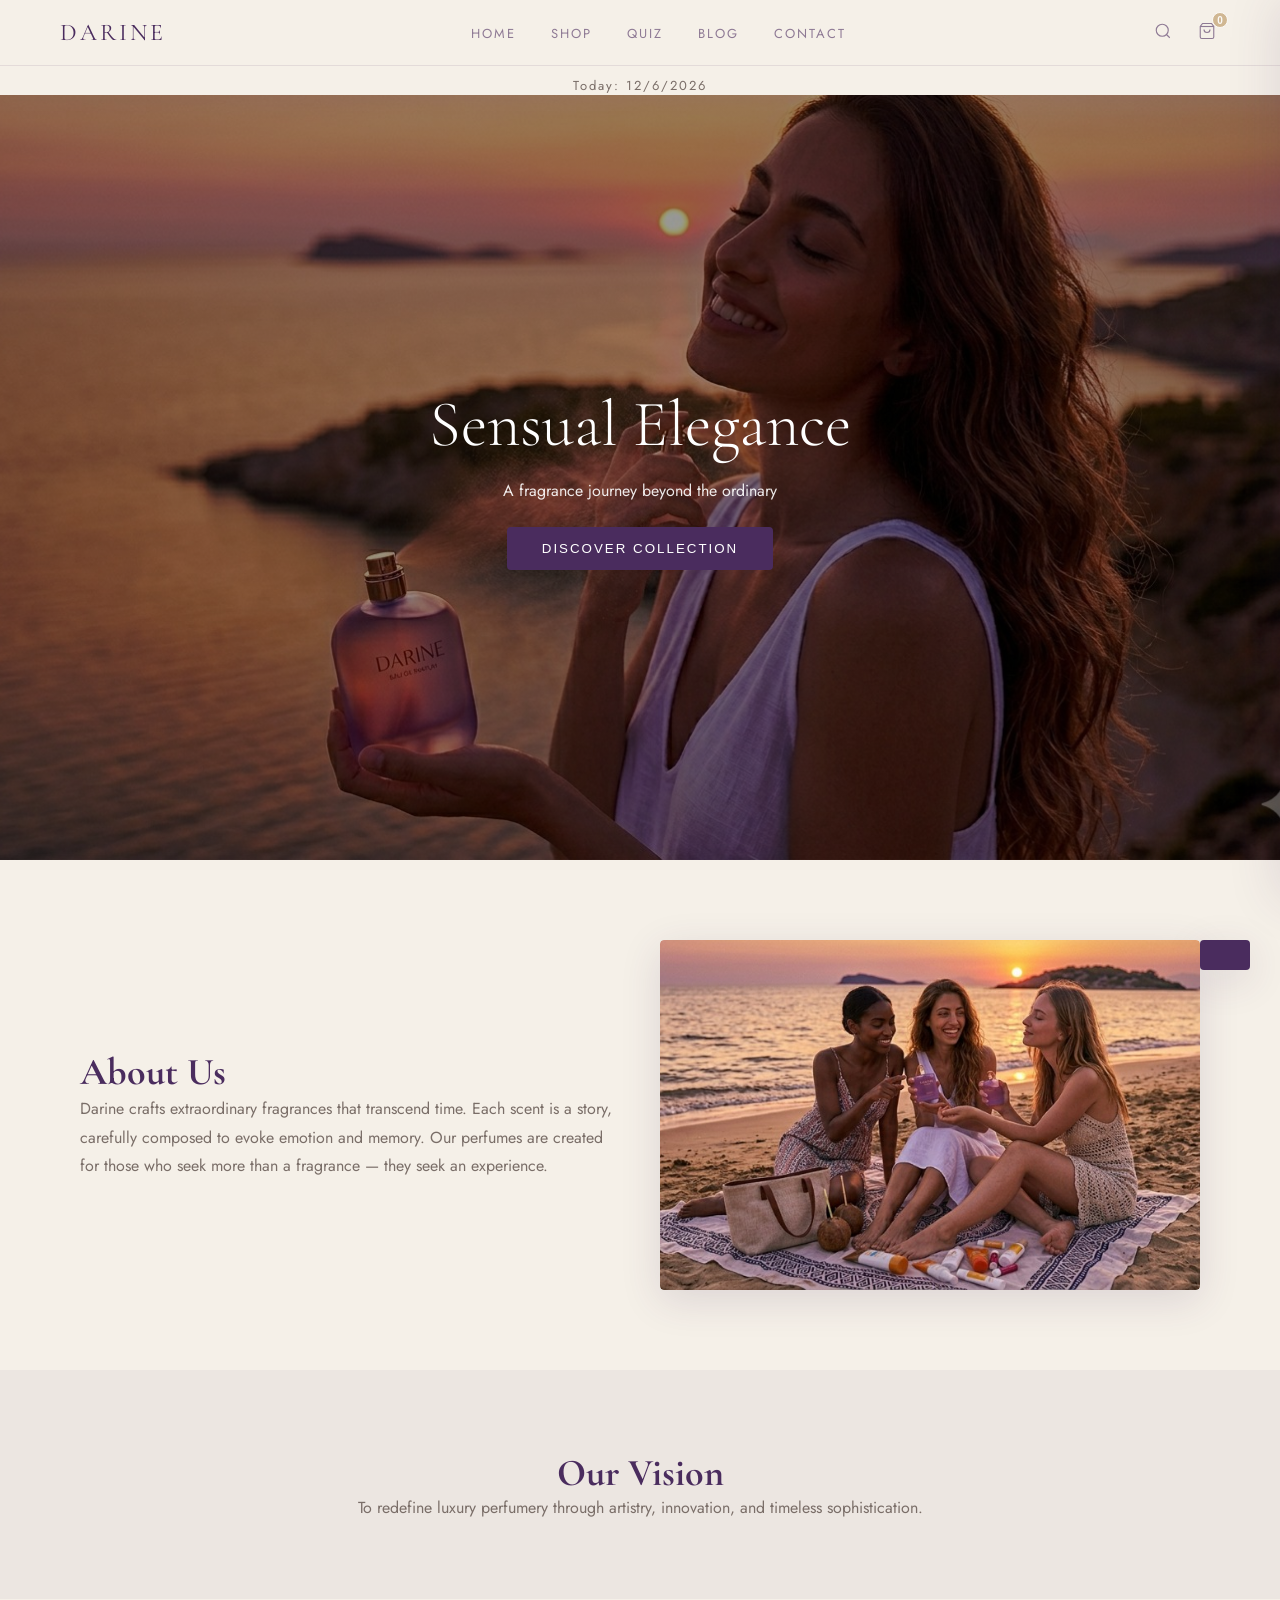
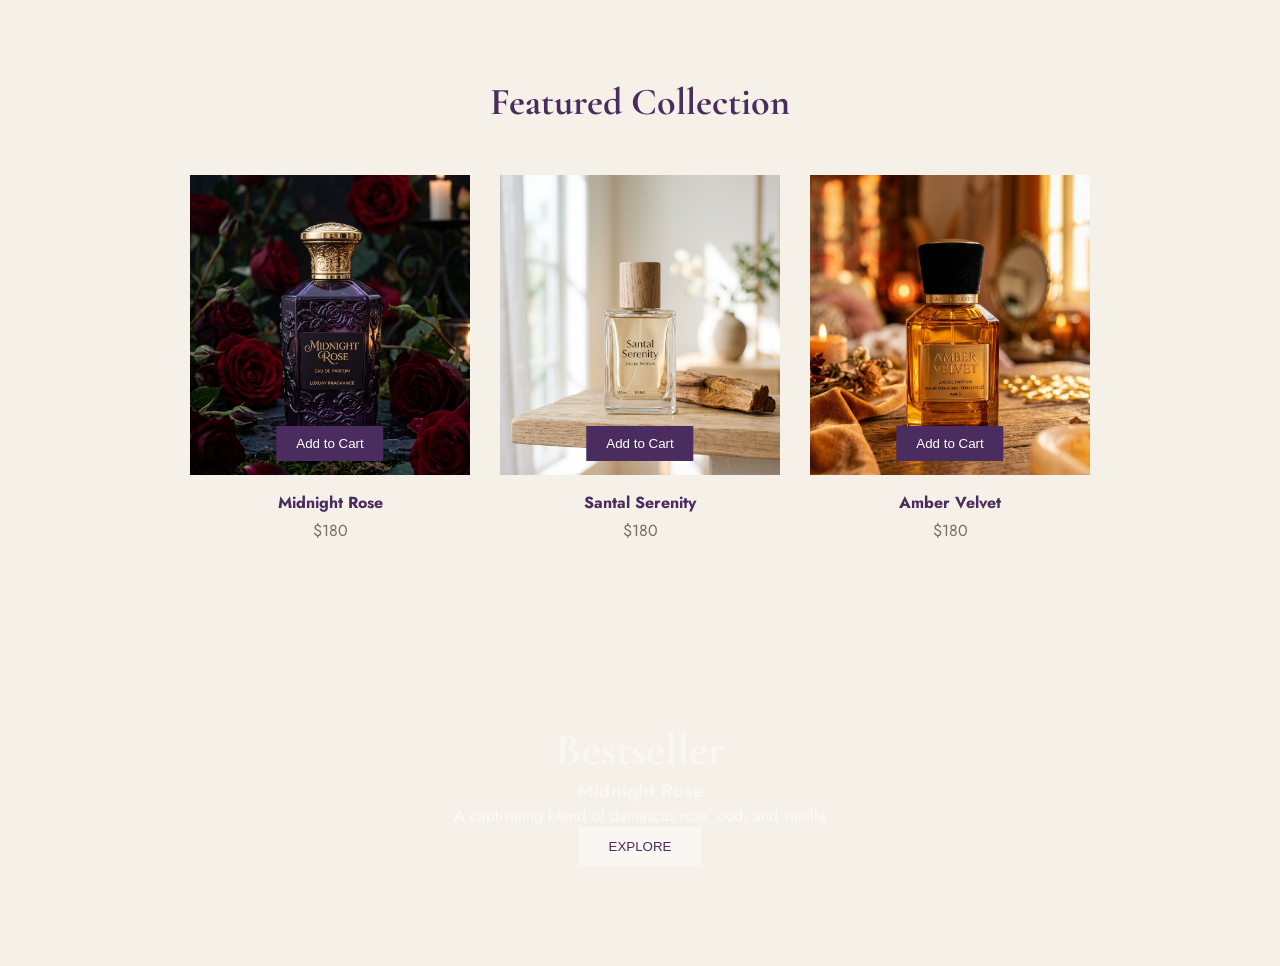
==== index.html @ 8c34335a "Convert project to static HTML for GitHub Pages" ====
<!DOCTYPE html>
<html lang="en">
<head>
    <meta charset="UTF-8">
    <title>DARINE</title>

    <link href="https://fonts.googleapis.com/css2?family=Jost:wght@300;400;500&display=swap" rel="stylesheet">
    <link rel="stylesheet" href="css/home.css">
</head>

<body>

<!-- Navbar -->
<header class="navbar">

    <div class="logo">DARINE</div>

    <nav>
        <a href="index.html">Home</a>
        <a href="shop.html">Shop</a>
        <a href="quiz.html">Quiz</a>
        <a href="blog.html">Blog</a>
        <a href="contact.html">Contact</a>
    </nav>

    <div class="navbar__icons">

        <!-- Search -->
        <button aria-label="Search" onclick="toggleSearch()">
            <svg viewBox="0 0 24 24">
                <circle cx="11" cy="11" r="8"/>
                <path d="m21 21-4.35-4.35"/>
            </svg>
        </button>

        <!-- Shopping bag -->
        <button aria-label="Shopping bag" style="position:relative;" onclick="toggleCart()">
            <svg viewBox="0 0 24 24">
                <path d="M6 2 3 6v14a2 2 0 0 0 2 2h14a2 2 0 0 0 2-2V6l-3-4z"/>
                <line x1="3" y1="6" x2="21" y2="6"/>
                <path d="M16 10a4 4 0 0 1-8 0"/>
            </svg>

            <span class="cart-badge" id="cartBadge" style="display:none;">0</span>
        </button>

    </div>

</header>

<!-- CART OVERLAY -->
<div id="cartOverlay" class="cart-overlay" onclick="toggleCart()"></div>

<!-- CART DRAWER -->
<aside id="cartDrawer" class="cart-drawer" aria-label="Shopping cart">
    <div class="cart-drawer__header">
        <h3 class="cart-drawer__title">My Cart</h3>
        <button class="cart-drawer__close" onclick="toggleCart()" aria-label="Close cart">
            <svg width="18" height="18" viewBox="0 0 24 24" fill="none" stroke="currentColor" stroke-width="1.8" stroke-linecap="round"><line x1="18" y1="6" x2="6" y2="18"/><line x1="6" y1="6" x2="18" y2="18"/></svg>
        </button>
    </div>
    <div class="cart-drawer__body" id="cartBody">
        <div class="cart__empty">
            <p>Your cart is empty</p>
        </div>
    </div>
    <div class="cart-drawer__footer" id="cartFooter"></div>
</aside>

<!-- Cart Popup Notification -->
<div id="cartPopup" class="cart-popup"></div>

<!-- Date -->
<p id="date" style="
    text-align:center;
    margin-top:10px;
    font-family:'Jost', sans-serif;
    font-size:13px;
    letter-spacing:2px;
    color:#7a6e68;
"></p>

<!-- Hero -->
<section class="hero">
    <h1>Sensual Elegance</h1>
    <p>A fragrance journey beyond the ordinary</p>

    <a href="shop.html">
        <button>DISCOVER COLLECTION</button>
    </a>
</section>

<!-- About -->
<section class="about">
    <div class="about-text">
        <h2>About Us</h2>
        <p>
            Darine crafts extraordinary fragrances that transcend time.
            Each scent is a story, carefully composed to evoke emotion and memory.
            Our perfumes are created for those who seek more than a fragrance —
            they seek an experience.
        </p>
    </div>

    <div class="about-img">
        <img src="assets/home.2.jpeg" alt="About Darine" style="width:100%; height:100%; object-fit:cover; border-radius:var(--radius);">
    </div>
</section>

<!-- Vision -->
<section class="vision">
    <h2>Our Vision</h2>
    <p>
        To redefine luxury perfumery through artistry, innovation,
        and timeless sophistication.
    </p>
</section>

<!-- Featured -->
<section class="featured">

    <h2>Featured Collection</h2>

    <div class="products">

        <div class="product-card">
            <div class="product-img">
                <img src="assets/midnight_rose.png" alt="Midnight Rose">
                <button class="add-btn" onclick="addToCart({name: 'Midnight Rose', type: 'Eau de Parfum', gender: 'for her', categories: ['Floral', 'Woody'], description: 'A hauntingly beautiful tribute to the queen of flowers.', notes: {top: 'Blackcurrant, Pink Pepper', middle: 'Damask Rose, Night-Blooming Jasmine', base: 'Patchouli, Dark Agarwood'}, price: 180})">Add to Cart</button>
            </div>
            <h4>Midnight Rose</h4>
            <p>$180</p>
        </div>

        <div class="product-card">
            <div class="product-img">
                <img src="assets/santal_serenity.png" alt="Santal Serenity">
                <button class="add-btn" onclick="addToCart({name: 'Santal Serenity', type: 'Eau de Parfum', gender: 'unisex', categories: ['Woody', 'Clean'], description: 'A minimalist masterpiece of creamy sandalwood.', notes: {top: 'Cardamom, Papyrus', middle: 'Iris, Violet', base: 'Sandalwood, Cedarwood'}, price: 180})">Add to Cart</button>
            </div>
            <h4>Santal Serenity</h4>
            <p>$180</p>
        </div>

        <div class="product-card">
            <div class="product-img">
                <img src="assets/amber_velvet.png" alt="Amber Velvet">
                <button class="add-btn" onclick="addToCart({name: 'Amber Velvet', type: 'Eau de Parfum', gender: 'unisex', categories: ['Sweet', 'Woody'], description: 'A rich, resinous journey in a golden embrace.', notes: {top: 'Bergamot, Nutmeg', middle: 'Benzoin, Myrrh', base: 'Golden Amber, Vanilla'}, price: 180})">Add to Cart</button>
            </div>
            <h4>Amber Velvet</h4>
            <p>$180</p>
        </div>

    </div>

</section>

<!-- Bestseller -->
<section class="bestseller">

    <h2>Bestseller</h2>
    <h3>Midnight Rose</h3>
    <p>A captivating blend of damascus rose, oud, and vanilla</p>

    <a href="shop.html">
        <button class="explore-btn">EXPLORE</button>
    </a>

</section>

<!-- Script -->
<script>
    const dateElement = document.getElementById("date");
    const today = new Date();
    dateElement.innerText = "Today: " + today.toLocaleDateString();
</script>

<script src="js/cart_global.js"></script>
<script>
    // Home-specific cart drawer logic (similar to quiz.js but simplified)
    function toggleCart() {
        const drawer = document.getElementById('cartDrawer');
        const overlay = document.getElementById('cartOverlay');
        const isOpen = drawer.classList.contains('is-open');
        if (isOpen) {
            drawer.classList.remove('is-open');
            overlay.classList.remove('is-open');
        } else {
            renderCartDrawer();
            drawer.classList.add('is-open');
            overlay.classList.add('is-open');
        }
    }

    function renderCartDrawer() {
        const body = document.getElementById('cartBody');
        const footer = document.getElementById('cartFooter');
        if (!body) return;

        const cart = getCart();
        if (cart.length === 0) {
            body.innerHTML = `
                <div class="cart__empty" style="text-align:center; padding: 40px 20px; opacity: 0.5;">
                    <p>Your cart is empty</p>
                </div>`;
            footer.innerHTML = '';
            return;
        }

        body.innerHTML = cart.map((item, index) => `
            <div class="cart__item" style="display:flex; justify-content:space-between; align-items:center; padding:15px; border-bottom:1px solid rgba(0,0,0,0.05);">
                <div>
                    <div style="font-weight:600; font-size:14px;">${item.name}</div>
                    <div style="font-size:12px; opacity:0.6;">${item.type} × ${item.quantity}</div>
                </div>
                <button onclick="removeFromHomeCart(${index})" style="background:none; border:none; color:#ff4444; cursor:pointer; font-size:12px;">Remove</button>
            </div>`).join('');

        footer.innerHTML = `
            <div style="padding:20px; border-top:1px solid rgba(0,0,0,0.1);">
                <button onclick="window.location.href='checkout.html'" style="width:100%; background:#4a2c5e; color:white; border:none; padding:12px; border-radius:4px; cursor:pointer; font-weight:600;">
                    Proceed to Checkout
                </button>
            </div>`;
    }

    function removeFromHomeCart(index) {
        let cart = getCart();
        cart.splice(index, 1);
        saveCart(cart);
        updateCartBadge();
        renderCartDrawer();
    }

    // Override the global showCartPopup to also open the drawer for better feedback
    const originalShowCartPopup = window.showCartPopup;
    window.showCartPopup = function(msg) {
        if (typeof originalShowCartPopup === 'function') originalShowCartPopup(msg);
        renderCartDrawer();
        const drawer = document.getElementById('cartDrawer');
        if (drawer && !drawer.classList.contains('is-open')) {
            toggleCart();
        }
    };
</script>

</body>
</html>
---- css/home.css ----
/* ═══════════════════════════════════════════════
   DARINE – HOME THEME (MATCH QUIZ STYLE)
═══════════════════════════════════════════════ */

@import url('https://fonts.googleapis.com/css2?family=Cormorant+Garamond:wght@300;400;500;600&family=Jost:wght@300;400;500;600&display=swap');

/* ─── TOKENS ─── */
:root {
  --base:         #f5f0e8;
  --base-2:       #ece6e1;
  --base-card:    #faf7f3;
  --purple:       #4a2c5e;
  --purple-mid:   #6b4285;
  --purple-light: #8d5fa8;
  --gold:         #b8915a;
  --muted:        #7a6e68;
  --border:       rgba(74,44,94,0.10);
  --shadow-sm:    0 4px 18px rgba(74,44,94,0.09);
  --shadow-md:    0 10px 40px rgba(74,44,94,0.14);
  --radius:       4px;
  --transition:   0.3s ease;
}

/* ─── RESET ─── */
* {
  margin: 0;
  padding: 0;
  box-sizing: border-box;
}

/* ─── BODY ─── */
body {
  font-family: 'Jost', sans-serif;
  background-color: var(--base);
  color: var(--purple);
  animation: fadeIn 1s ease;
}

@keyframes fadeIn {
  from { opacity: 0; transform: translateY(15px); }
  to   { opacity: 1; transform: translateY(0); }
}

/* ─── NAVBAR ─── */
.navbar {
  display: flex;
  justify-content: space-between;
  align-items: center;
  padding: 18px 60px;
  background: rgba(245,240,232,0.9);
  backdrop-filter: blur(10px);
  border-bottom: 1px solid var(--border);
}

.logo {
  font-family: 'Cormorant Garamond', serif;
  font-size: 24px;
  letter-spacing: 3px;
}

nav a {
  margin: 0 15px;
  text-decoration: none;
  color: var(--purple);
  font-size: 13px;
  letter-spacing: 2px;
  text-transform: uppercase;
  opacity: 0.6;
  transition: var(--transition);
  position: relative;
}

nav a:hover {
  opacity: 1;
}

nav a::after {
  content: "";
  position: absolute;
  width: 0%;
  height: 1px;
  bottom: -5px;
  left: 0;
  background: var(--purple-light);
  transition: var(--transition);
}

nav a:hover::after {
  width: 100%;
}

.navbar__icons {
  display: flex;
  gap: 18px;
  align-items: center;
}

.navbar__icons button {
  background: none;
  border: none;
  cursor: pointer;
  padding: 4px;
  opacity: 0.6;
  transition: 0.3s;
}

.navbar__icons button:hover {
  opacity: 1;
}

.navbar__icons svg {
  width: 18px;
  height: 18px;
  stroke: #4a2c5e;
  fill: none;
  stroke-width: 1.5;
}

/* ─── HERO ─── */
.hero {
  height: 85vh;
  background: linear-gradient(rgba(0,0,0,0.4), rgba(0,0,0,0.4)), url('../assets/home.jpeg');
  background-size: cover;
  background-position: center;
  display: flex;
  flex-direction: column;
  justify-content: center;
  align-items: center;
  text-align: center;
  color: white; /* Ensure text is visible over image */
}

.hero h1 {
  font-family: 'Cormorant Garamond', serif;
  font-size: 65px;
  font-weight: 300;
  color: #fff;
}

.hero p {
  color: rgba(255,255,255,0.9);
  margin: 15px 0 25px;
}

/* Button */
.hero button {
  background: var(--purple);
  color: white;
  padding: 14px 35px;
  border: none;
  letter-spacing: 2px;
  cursor: pointer;
  transition: var(--transition);
  border-radius: var(--radius);
}

.hero button:hover {
  background: var(--gold);
  transform: translateY(-3px);
  box-shadow: var(--shadow-md);
}

/* ─── ABOUT ─── */
.about {
  display: flex;
  padding: 80px;
  align-items: center;
  gap: 40px;
}

.about-text {
  width: 50%;
}

.about-text h2 {
  font-family: 'Cormorant Garamond', serif;
  font-size: 38px;
}

.about-text p {
  line-height: 1.8;
  color: var(--muted);
}

.about-img {
  width: 50%;
  height: 350px;
  overflow: hidden;
  border-radius: var(--radius);
  box-shadow: var(--shadow-md);
}

/* ─── VISION ─── */
.vision {
  text-align: center;
  padding: 80px;
  background: var(--base-2);
}

.vision h2 {
  font-family: 'Cormorant Garamond', serif;
  font-size: 38px;
}

.vision p {
  color: var(--muted);
  max-width: 600px;
  margin: auto;
}

/* ─── PRODUCTS ─── */
.featured {
  text-align: center;
  padding: 80px;
}

.featured h2 {
  font-family: 'Cormorant Garamond', serif;
  font-size: 38px;
  margin-bottom: 50px;
}

.products {
  display: flex;
  justify-content: center;
  gap: 30px;
  flex-wrap: wrap;
}

/* Card */
.product-card {
  width: 280px;
  transition: var(--transition);
}

.product-card:hover {
  transform: translateY(-8px);
}

/* Image */
.product-img {
  overflow: hidden;
  position: relative;
}

.product-img img {
  width: 100%;
  height: 300px;
  object-fit: cover;
  transition: var(--transition);
}

.product-img:hover img {
  transform: scale(1.08);
}

/* Add button */
.add-btn {
  position: absolute;
  bottom: 20px;
  left: 50%;
  transform: translateX(-50%);
  background: var(--purple);
  color: white;
  border: none;
  padding: 10px 20px;
  opacity: 1;
  transition: var(--transition);
  cursor: pointer;
  z-index: 5;
}

.product-img:hover .add-btn {
  background: var(--gold);
}

/* Text */
.product-card h4 {
  margin: 10px 0 5px;
}

.product-card p {
  color: var(--muted);
}

/* ─── BESTSELLER ─── */
.bestseller {
  background: linear-gradient(rgba(74, 44, 94, 0.85), rgba(74, 44, 94, 0.85)), url('../assets/midnight_rose.png');
  background-size: cover;
  background-position: center;
  background-attachment: fixed;
  color: var(--base-card);
  text-align: center;
  padding: 100px 20px;
}

.bestseller h2 {
  font-family: 'Cormorant Garamond', serif;
  font-size: 45px;
}

.bestseller p {
  color: rgba(255,255,255,0.7);
}

/* Button */
.explore-btn {
  background: var(--base-card);
  color: var(--purple);
  padding: 12px 30px;
  border: none;
  cursor: pointer;
  transition: var(--transition);
}

.explore-btn:hover {
  background: var(--gold);
  color: white;
  transform: translateY(-2px);
}

/* ─── RESPONSIVE ─── */
@media (max-width: 768px) {

  .products {
    flex-direction: column;
    align-items: center;
  }

  .about {
    flex-direction: column;
  }

  .about-text,
  .about-img {
    width: 100%;
  }

}

/* ═══════════════════════════════════════════════
   CART — Badge, Drawer, Items
   (Copied from quiz.css for consistency)
═══════════════════════════════════════════════ */

/* ─── Badge on bag icon ─── */
.cart-badge {
  position: absolute;
  top: -4px; right: -5px;
  width: 17px; height: 17px;
  border-radius: 50%;
  background: var(--gold);
  color: white;
  font-size: 0.58rem; font-weight: 600;
  display: flex !important;
  align-items: center; justify-content: center;
  letter-spacing: 0;
  border: 1.5px solid var(--base);
  pointer-events: none;
}

/* ─── Overlay ─── */
.cart-overlay {
  position: fixed; inset: 0; z-index: 600;
  background: rgba(26, 25, 53, 0.35);
  backdrop-filter: blur(2px);
  opacity: 0; pointer-events: none;
  transition: opacity 0.3s ease;
}
.cart-overlay.is-open { opacity: 1; pointer-events: all; }

/* ─── Drawer ─── */
.cart-drawer {
  position: fixed; top: 0; right: 0; bottom: 0; z-index: 700;
  width: 380px; max-width: 100vw;
  background: var(--base-card);
  border-left: 1px solid var(--border);
  display: flex; flex-direction: column;
  transform: translateX(102%);
  transition: transform 0.38s cubic-bezier(0.4, 0, 0.2, 1);
  box-shadow: -12px 0 48px rgba(74, 44, 94, 0.12);
}
.cart-drawer.is-open { transform: translateX(0); }

.cart-drawer__header {
  display: flex; align-items: center; justify-content: space-between;
  padding: 1.6rem 1.8rem;
  border-bottom: 1px solid var(--border);
  flex-shrink: 0;
}
.cart-drawer__title {
  font-family: 'Cormorant Garamond', serif;
  font-size: 1.4rem; font-weight: 500; color: var(--purple);
  letter-spacing: 0.04em;
}
.cart-drawer__close {
  background: none; border: none; cursor: pointer;
  color: var(--muted); padding: 4px;
  display: flex; align-items: center; justify-content: center;
  border-radius: 50%;
  transition: color var(--transition), background var(--transition);
}
.cart-drawer__close:hover { color: var(--purple); background: var(--base-2); }

.cart-drawer__body {
  flex: 1; overflow-y: auto; padding: 1rem 1.8rem;
}
.cart-drawer__body::-webkit-scrollbar { width: 4px; }
.cart-drawer__body::-webkit-scrollbar-track { background: transparent; }
.cart-drawer__body::-webkit-scrollbar-thumb { background: var(--border); border-radius: 2px; }

.cart-drawer__footer {
  padding: 1.4rem 1.8rem;
  border-top: 1px solid var(--border);
  flex-shrink: 0;
  background: var(--base);
}

/* ─── Popup Notification ─── */
.cart-popup {
    position: fixed;
    bottom: 30px;
    right: 30px;
    background: var(--purple);
    color: white;
    padding: 15px 25px;
    border-radius: 4px;
    box-shadow: var(--shadow-md);
    transform: translateY(100px);
    transition: transform 0.3s ease;
    z-index: 1000;
}
.cart-popup.show {
    transform: translateY(0);
}

@media (max-width: 480px) {
  .cart-drawer { width: 100vw; }
}
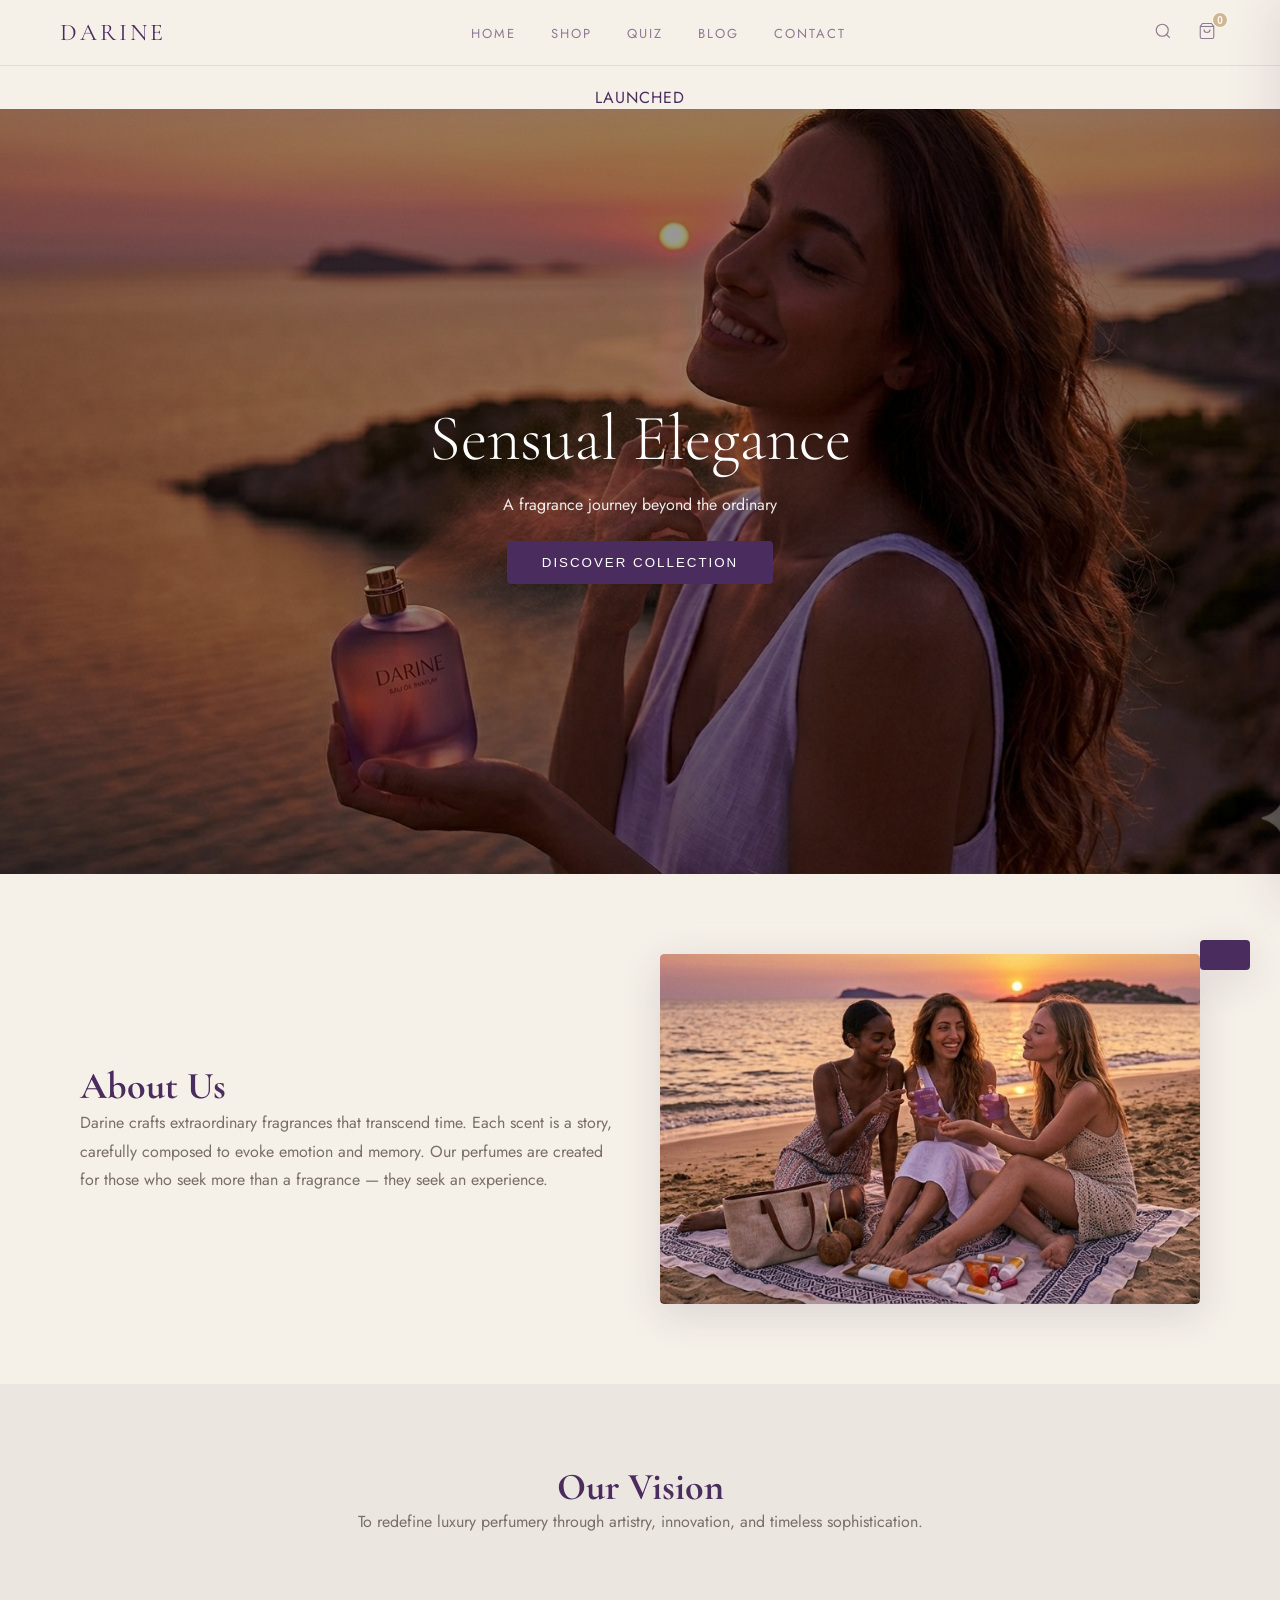
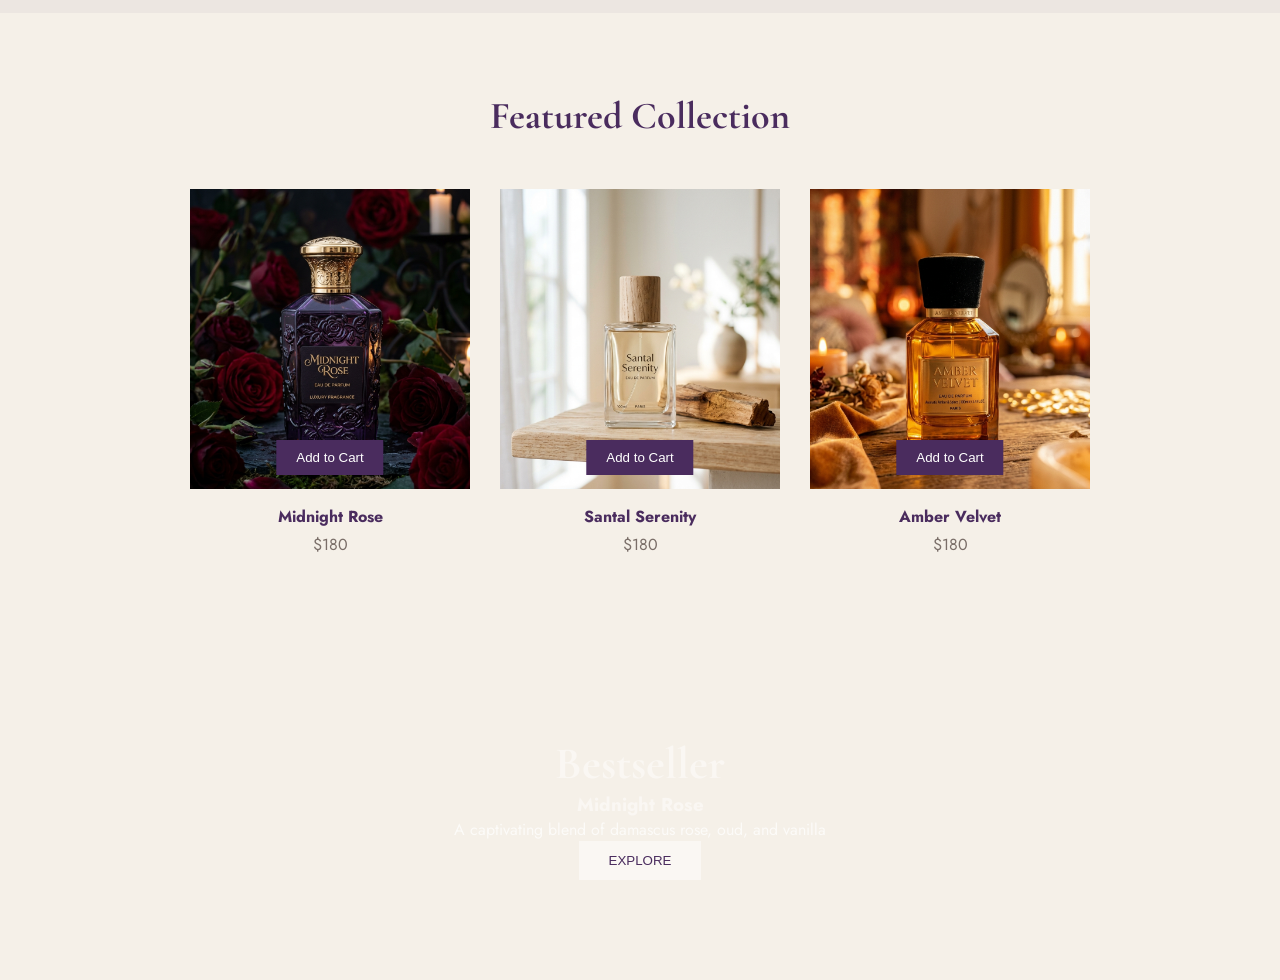
==== commit a4dc0299: "Added countdown timer to homepage and fixed remaining php links" ====
--- a/index.html
+++ b/index.html
@@ -70,15 +70,34 @@
 <!-- Cart Popup Notification -->
 <div id="cartPopup" class="cart-popup"></div>
 
-<!-- Date -->
-<p id="date" style="
+<!-- Countdown Timer -->
+<div id="countdown" style="
     text-align:center;
-    margin-top:10px;
+    margin-top:20px;
     font-family:'Jost', sans-serif;
-    font-size:13px;
-    letter-spacing:2px;
-    color:#7a6e68;
-"></p>
+    letter-spacing:1px;
+    color:var(--purple);
+    display: flex;
+    justify-content: center;
+    gap: 20px;
+">
+    <div class="time-box">
+        <span id="days" style="font-size: 24px; font-weight: 600; display: block;">00</span>
+        <span style="font-size: 10px; text-transform: uppercase; opacity: 0.6;">Days</span>
+    </div>
+    <div class="time-box">
+        <span id="hours" style="font-size: 24px; font-weight: 600; display: block;">00</span>
+        <span style="font-size: 10px; text-transform: uppercase; opacity: 0.6;">Hours</span>
+    </div>
+    <div class="time-box">
+        <span id="minutes" style="font-size: 24px; font-weight: 600; display: block;">00</span>
+        <span style="font-size: 10px; text-transform: uppercase; opacity: 0.6;">Mins</span>
+    </div>
+    <div class="time-box">
+        <span id="seconds" style="font-size: 24px; font-weight: 600; display: block;">00</span>
+        <span style="font-size: 10px; text-transform: uppercase; opacity: 0.6;">Secs</span>
+    </div>
+</div>
 
 <!-- Hero -->
 <section class="hero">
@@ -167,11 +186,30 @@
 
 </section>
 
-<!-- Script -->
+<!-- Script for Countdown -->
 <script>
-    const dateElement = document.getElementById("date");
-    const today = new Date();
-    dateElement.innerText = "Today: " + today.toLocaleDateString();
+    // Set the date we're counting down to (e.g., June 1st, 2026)
+    const countdownDate = new Date("June 1, 2026 00:00:00").getTime();
+
+    const updateCountdown = setInterval(function() {
+        const now = new Date().getTime();
+        const distance = countdownDate - now;
+
+        const days = Math.floor(distance / (1000 * 60 * 60 * 24));
+        const hours = Math.floor((distance % (1000 * 60 * 60 * 24)) / (1000 * 60 * 60));
+        const minutes = Math.floor((distance % (1000 * 60 * 60)) / (1000 * 60));
+        const seconds = Math.floor((distance % (1000 * 60)) / 1000);
+
+        document.getElementById("days").innerText = days.toString().padStart(2, '0');
+        document.getElementById("hours").innerText = hours.toString().padStart(2, '0');
+        document.getElementById("minutes").innerText = minutes.toString().padStart(2, '0');
+        document.getElementById("seconds").innerText = seconds.toString().padStart(2, '0');
+
+        if (distance < 0) {
+            clearInterval(updateCountdown);
+            document.getElementById("countdown").innerHTML = "LAUNCHED";
+        }
+    }, 1000);
 </script>
 
 <script src="js/cart_global.js"></script>
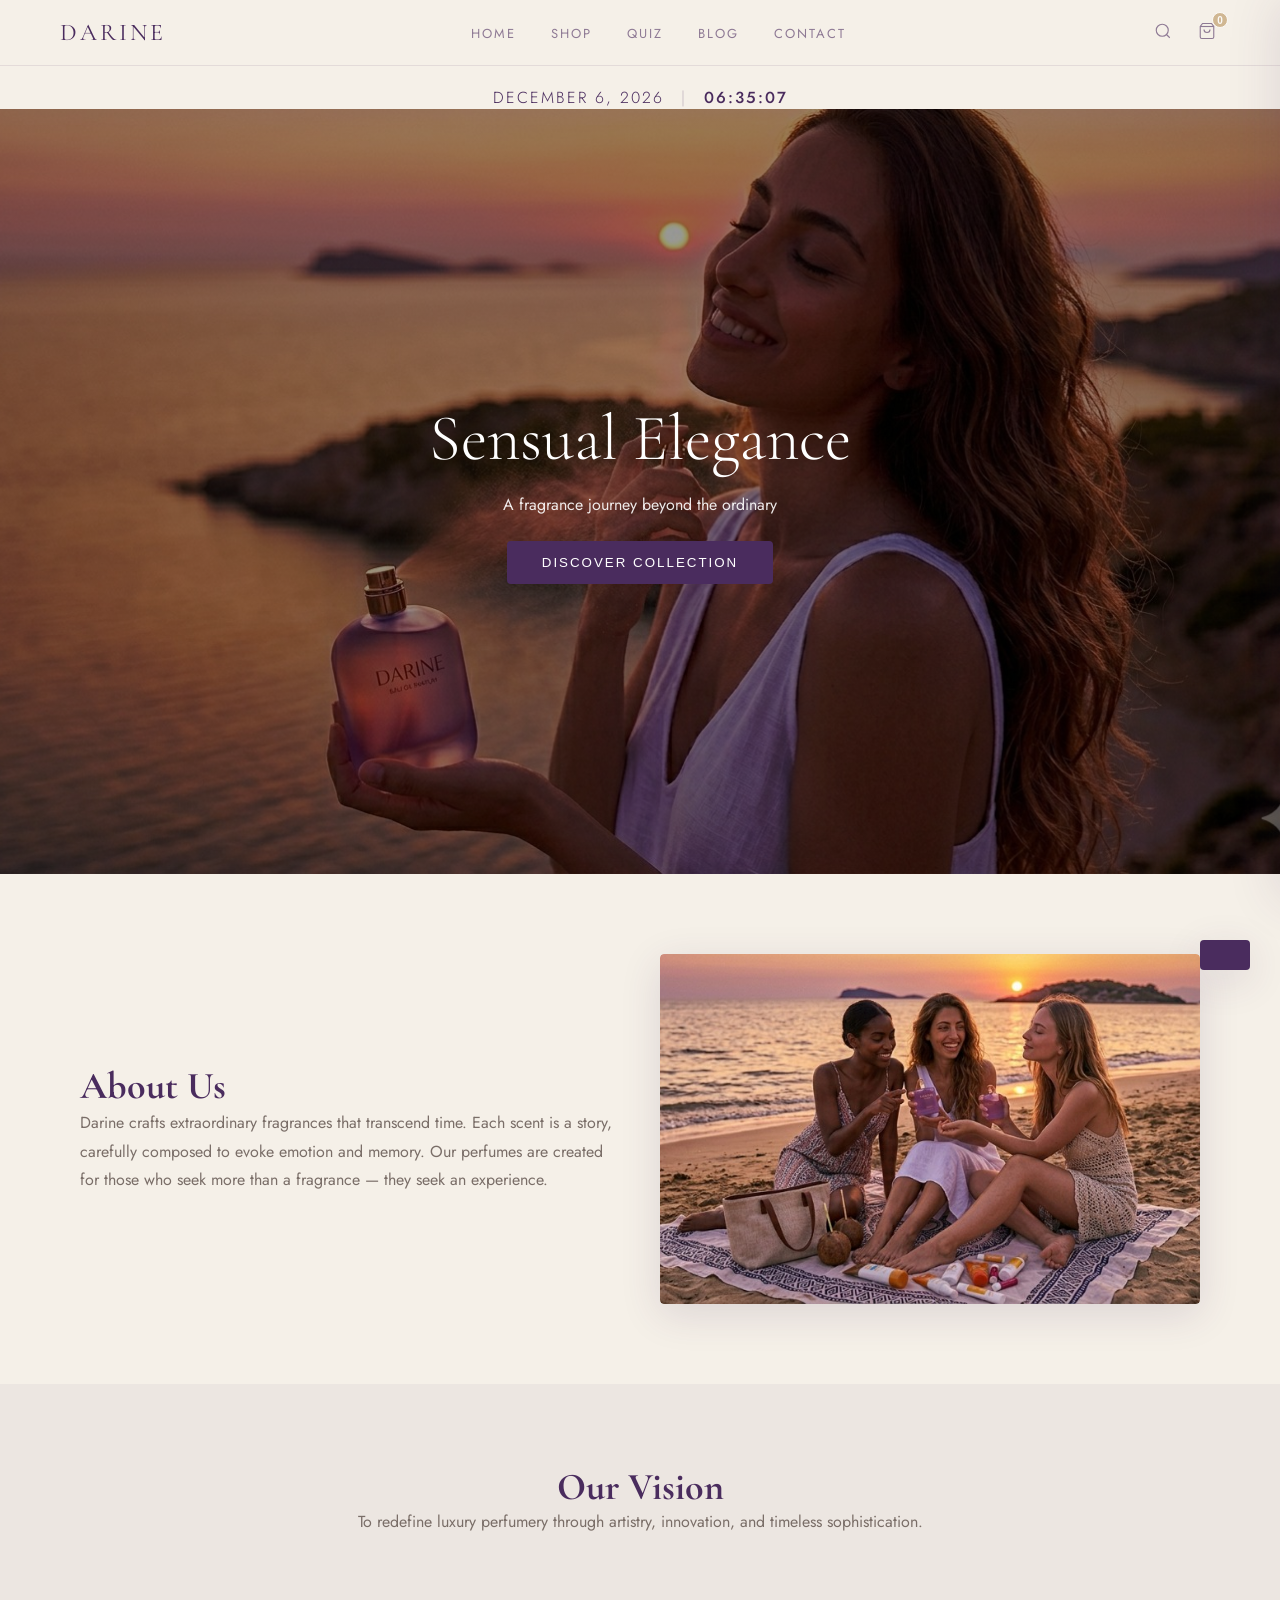
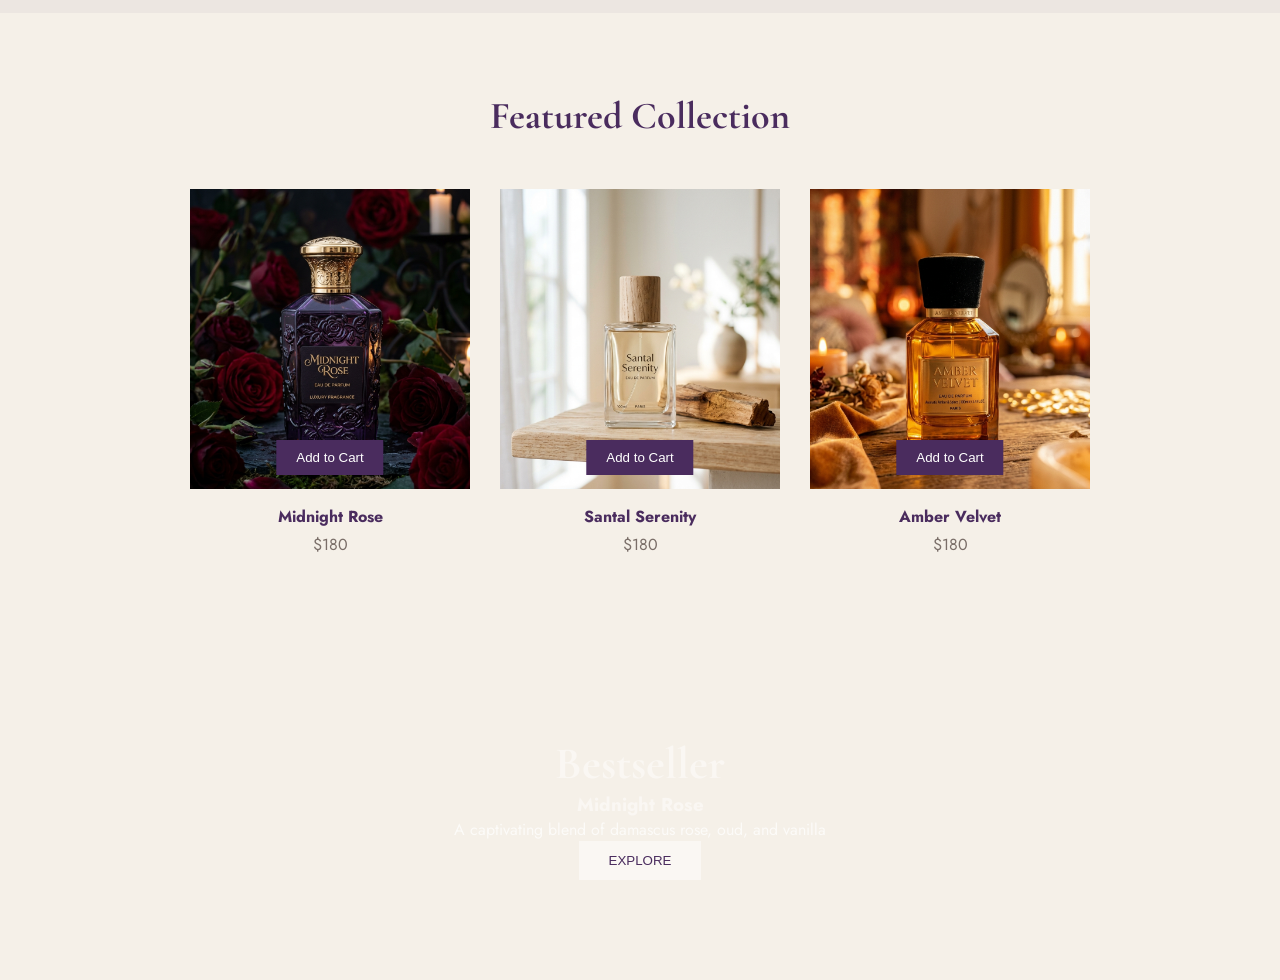
==== commit 6f79c9a7: "Changed countdown timer to a live digital clock" ====
--- a/index.html
+++ b/index.html
@@ -70,33 +70,20 @@
 <!-- Cart Popup Notification -->
 <div id="cartPopup" class="cart-popup"></div>
 
-<!-- Countdown Timer -->
-<div id="countdown" style="
+<!-- Live Clock -->
+<div id="live-clock" style="
     text-align:center;
     margin-top:20px;
     font-family:'Jost', sans-serif;
-    letter-spacing:1px;
+    letter-spacing:2px;
     color:var(--purple);
-    display: flex;
-    justify-content: center;
-    gap: 20px;
+    font-size: 16px;
+    font-weight: 300;
+    text-transform: uppercase;
 ">
-    <div class="time-box">
-        <span id="days" style="font-size: 24px; font-weight: 600; display: block;">00</span>
-        <span style="font-size: 10px; text-transform: uppercase; opacity: 0.6;">Days</span>
-    </div>
-    <div class="time-box">
-        <span id="hours" style="font-size: 24px; font-weight: 600; display: block;">00</span>
-        <span style="font-size: 10px; text-transform: uppercase; opacity: 0.6;">Hours</span>
-    </div>
-    <div class="time-box">
-        <span id="minutes" style="font-size: 24px; font-weight: 600; display: block;">00</span>
-        <span style="font-size: 10px; text-transform: uppercase; opacity: 0.6;">Mins</span>
-    </div>
-    <div class="time-box">
-        <span id="seconds" style="font-size: 24px; font-weight: 600; display: block;">00</span>
-        <span style="font-size: 10px; text-transform: uppercase; opacity: 0.6;">Secs</span>
-    </div>
+    <span id="current-date"></span>
+    <span style="margin: 0 10px; opacity: 0.3;">|</span>
+    <span id="current-time" style="font-weight: 500;"></span>
 </div>
 
 <!-- Hero -->
@@ -186,30 +173,22 @@
 
 </section>
 
-<!-- Script for Countdown -->
+<!-- Script for Live Clock -->
 <script>
-    // Set the date we're counting down to (e.g., June 1st, 2026)
-    const countdownDate = new Date("June 1, 2026 00:00:00").getTime();
-
-    const updateCountdown = setInterval(function() {
-        const now = new Date().getTime();
-        const distance = countdownDate - now;
-
-        const days = Math.floor(distance / (1000 * 60 * 60 * 24));
-        const hours = Math.floor((distance % (1000 * 60 * 60 * 24)) / (1000 * 60 * 60));
-        const minutes = Math.floor((distance % (1000 * 60 * 60)) / (1000 * 60));
-        const seconds = Math.floor((distance % (1000 * 60)) / 1000);
-
-        document.getElementById("days").innerText = days.toString().padStart(2, '0');
-        document.getElementById("hours").innerText = hours.toString().padStart(2, '0');
-        document.getElementById("minutes").innerText = minutes.toString().padStart(2, '0');
-        document.getElementById("seconds").innerText = seconds.toString().padStart(2, '0');
-
-        if (distance < 0) {
-            clearInterval(updateCountdown);
-            document.getElementById("countdown").innerHTML = "LAUNCHED";
-        }
-    }, 1000);
+    function updateClock() {
+        const now = new Date();
+        
+        // Format Date (e.g., May 10, 2026)
+        const dateOptions = { month: 'long', day: 'numeric', year: 'numeric' };
+        document.getElementById("current-date").innerText = now.toLocaleDateString('en-US', dateOptions);
+        
+        // Format Time (e.g., 03:29:50)
+        const timeOptions = { hour: '2-digit', minute: '2-digit', second: '2-digit', hour12: false };
+        document.getElementById("current-time").innerText = now.toLocaleTimeString('en-US', timeOptions);
+    }
+
+    setInterval(updateClock, 1000);
+    updateClock(); // Initial call
 </script>
 
 <script src="js/cart_global.js"></script>
@@ -282,4 +261,4 @@
 </script>
 
 </body>
-</html>+</html>
